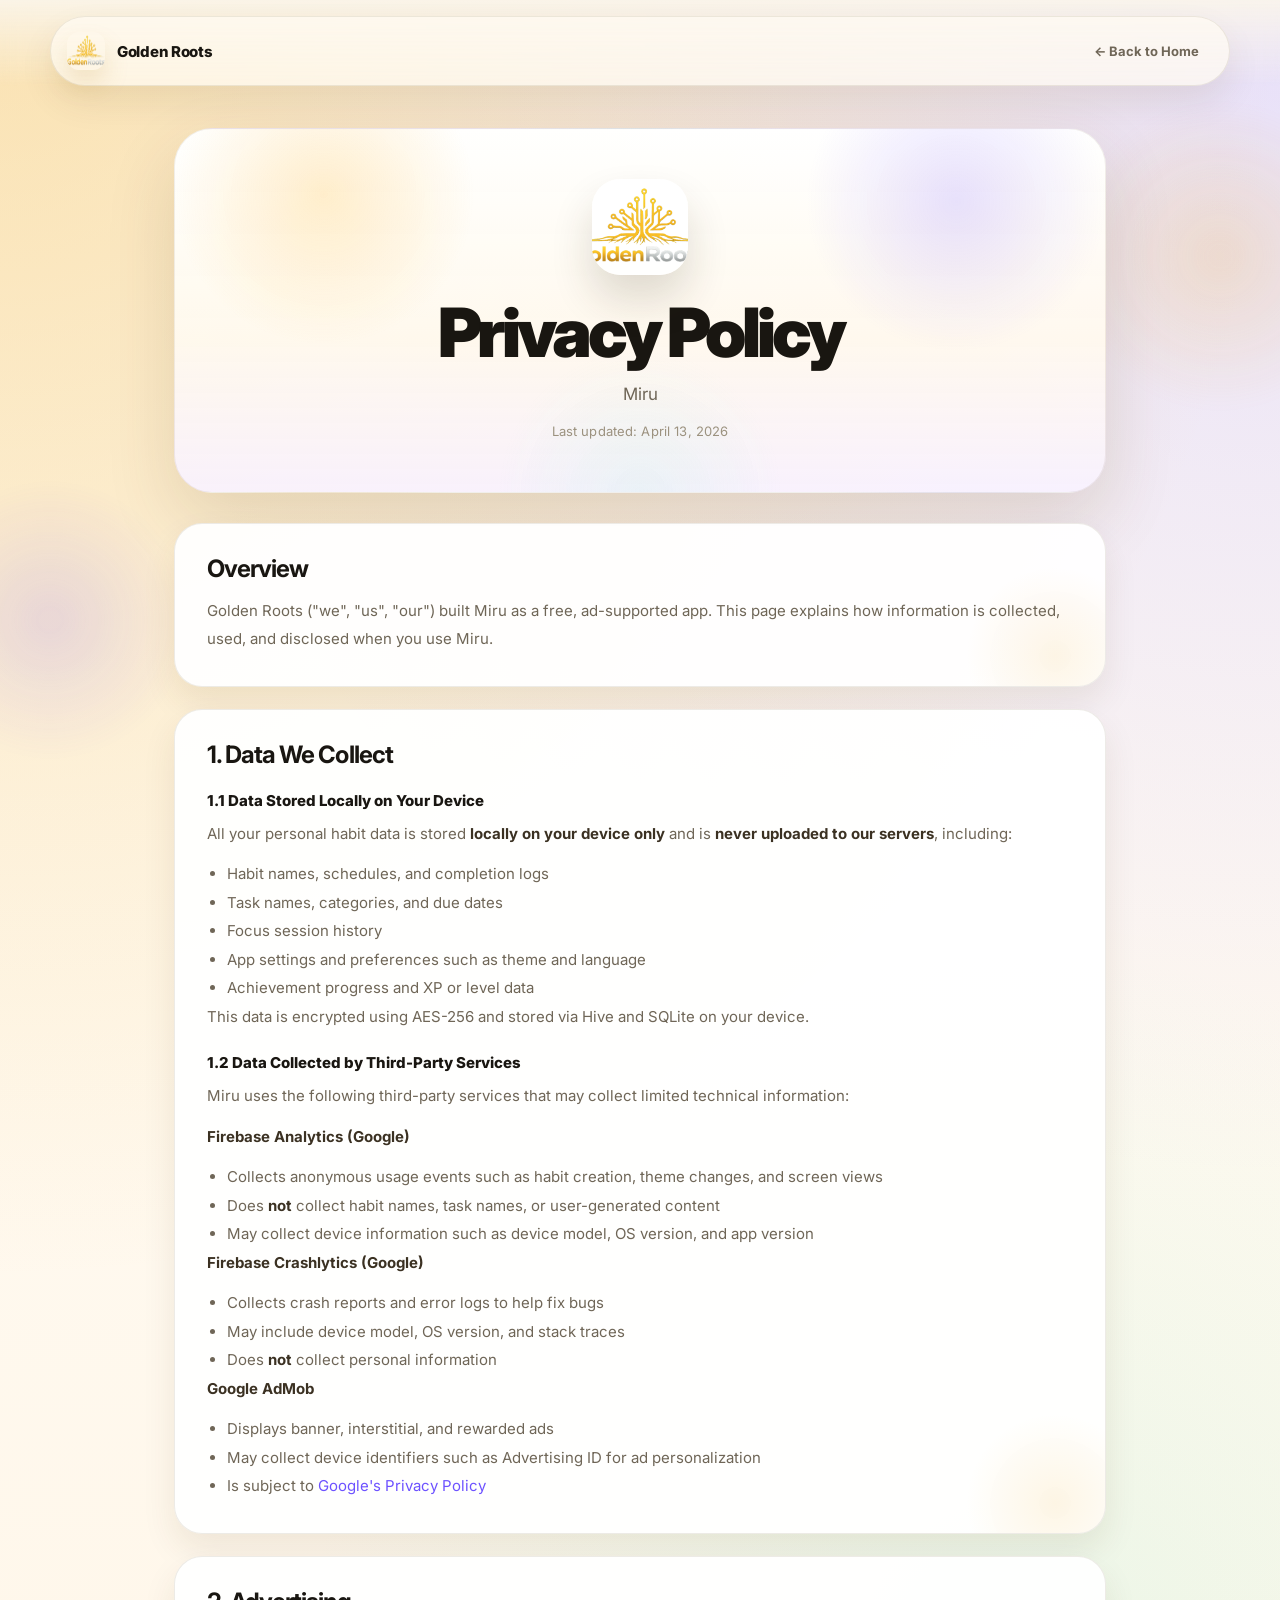
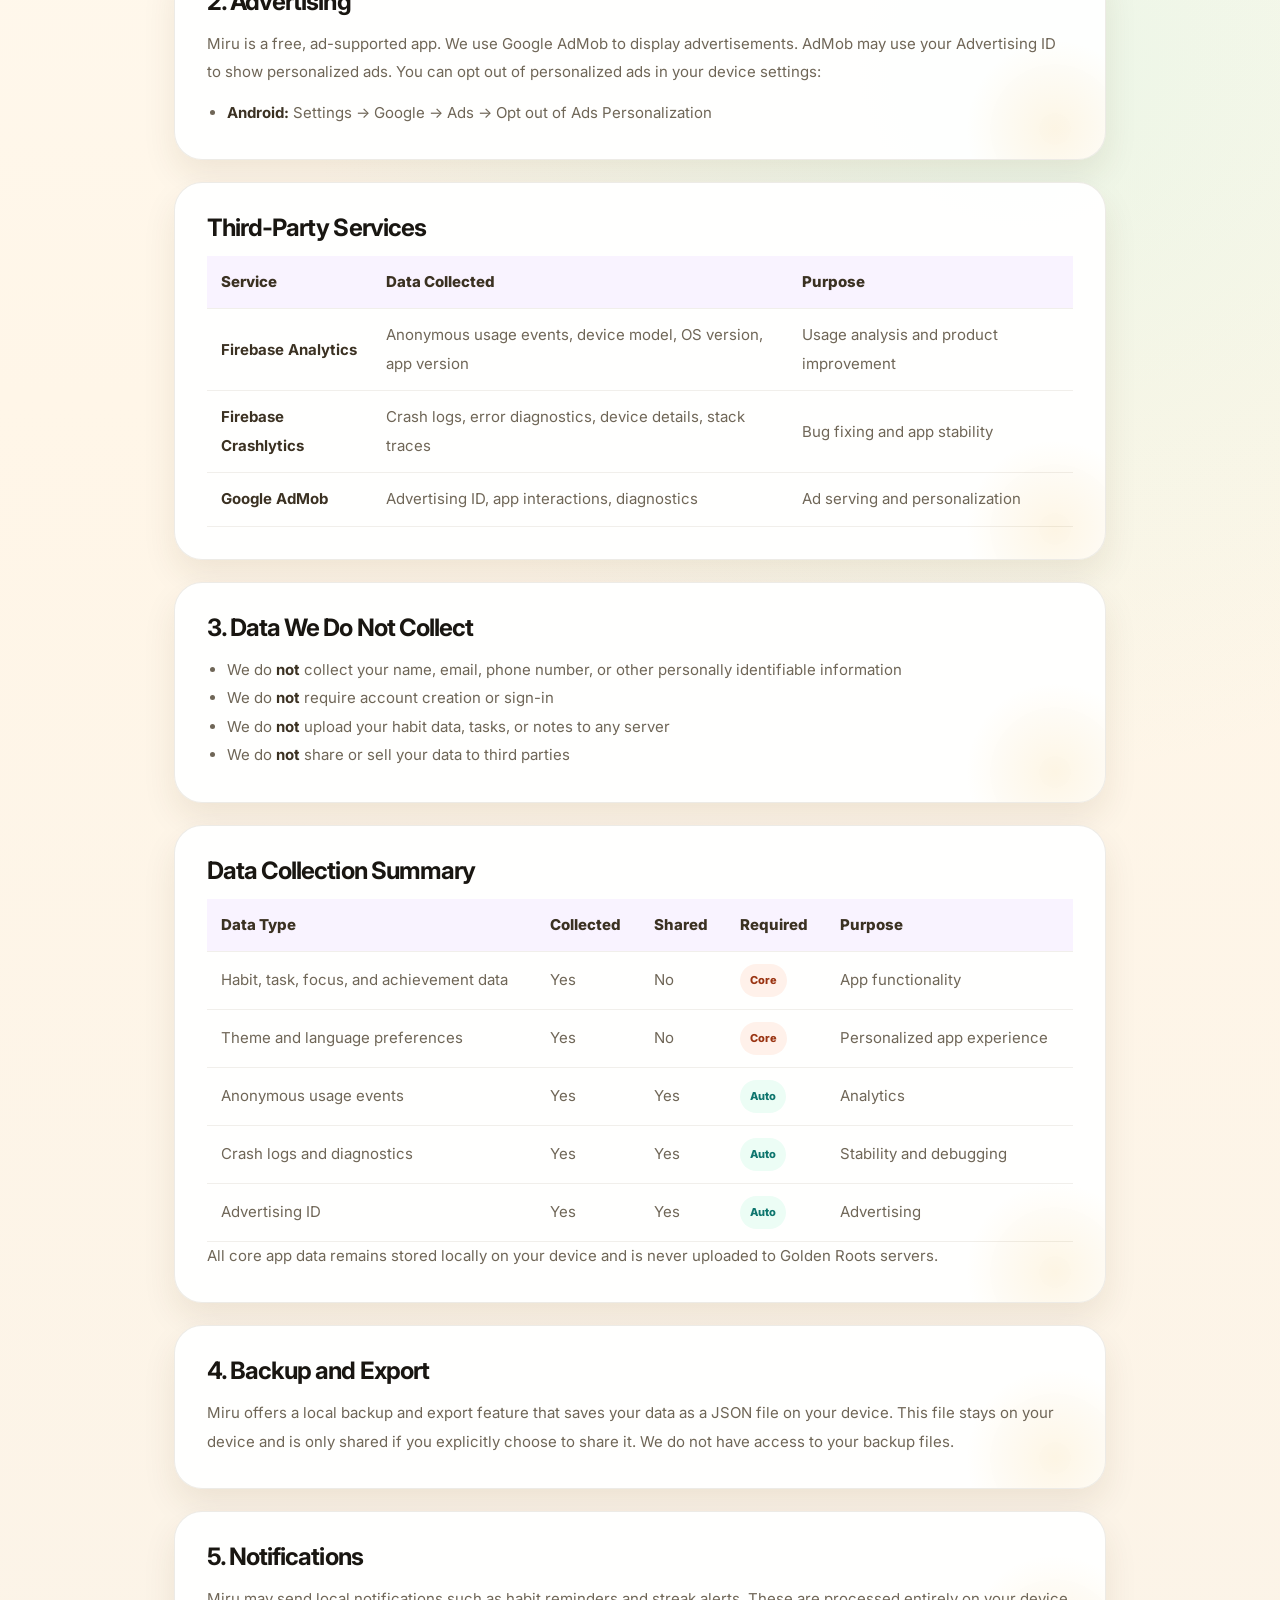
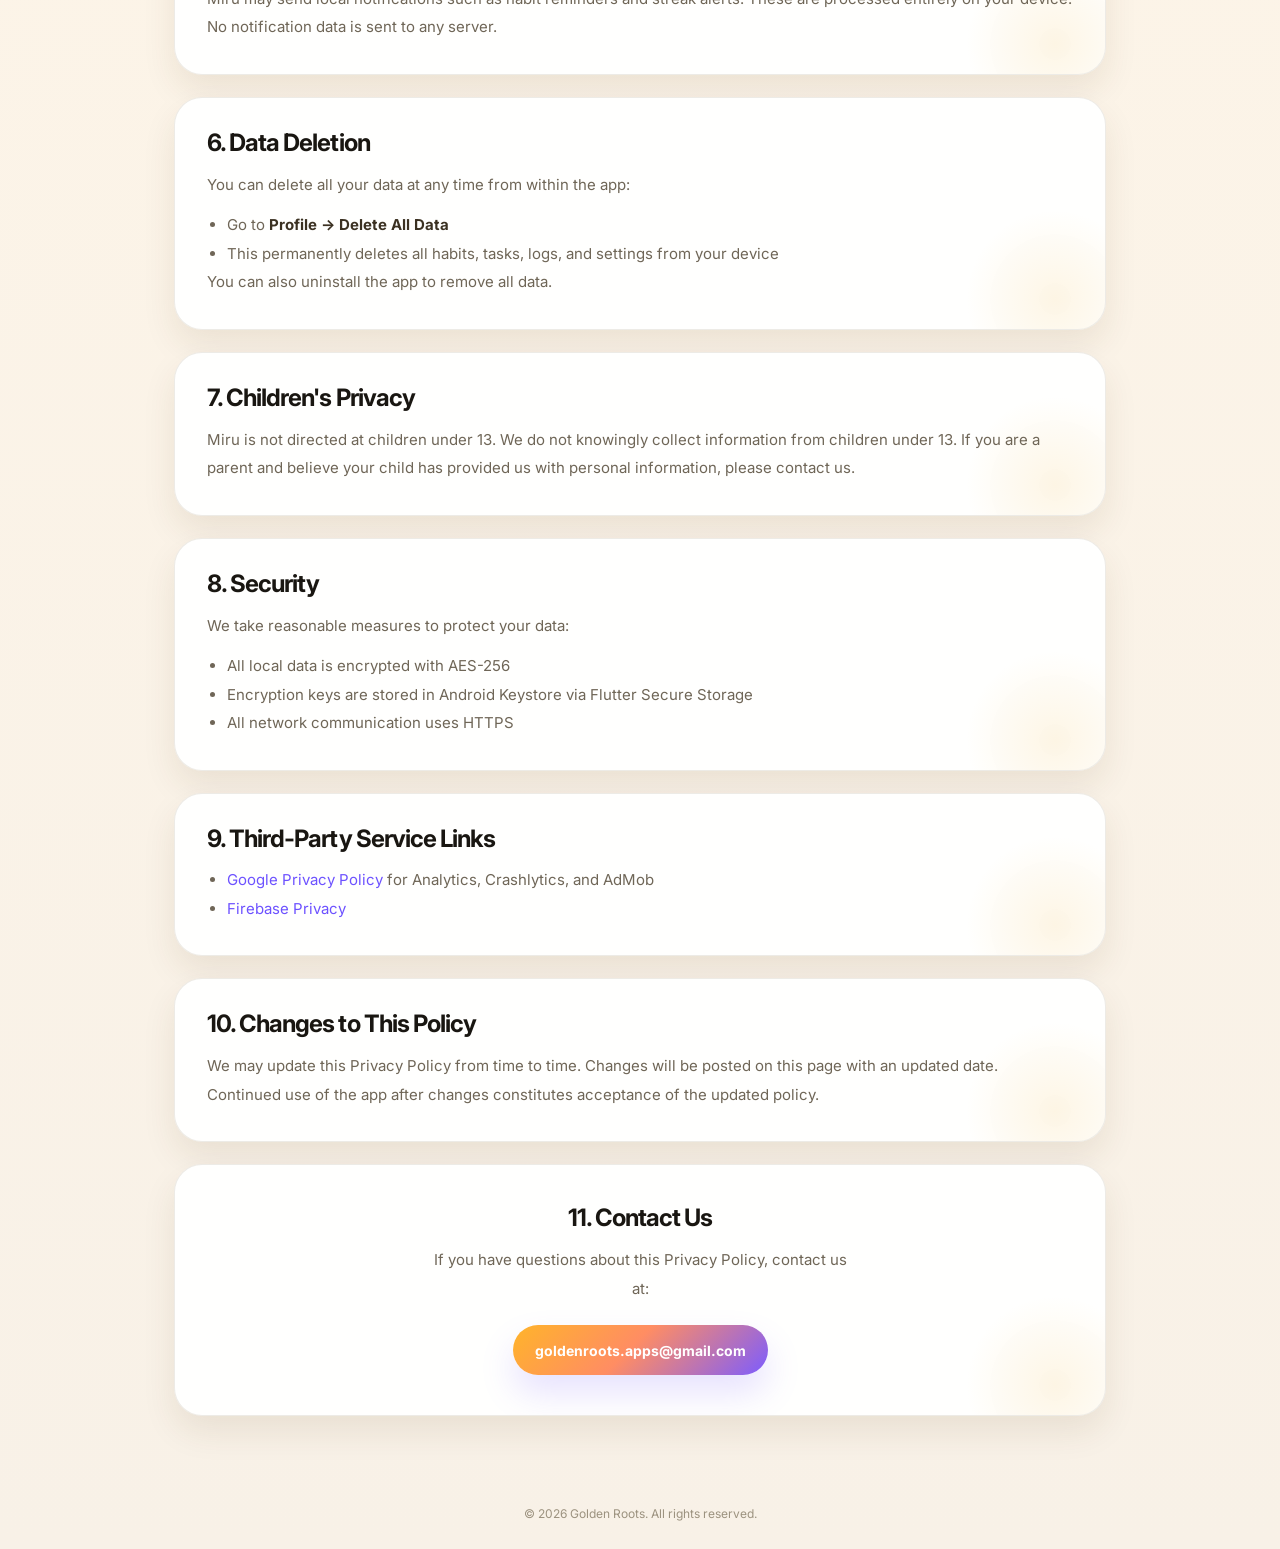
==== miru/privacy/index.html @ eeb08705 "Add Miru privacy page" ====
<!DOCTYPE html>
<html lang="en">
<head>
  <meta charset="UTF-8">
  <meta name="viewport" content="width=device-width, initial-scale=1">
  <script async src="https://www.googletagmanager.com/gtag/js?id=G-D6QPT4R2BX"></script>
  <script>
    function gtag() { dataLayer.push(arguments); }
    window.dataLayer = window.dataLayer || [];
    gtag("js", new Date());
    gtag("config", "G-D6QPT4R2BX");
  </script>
  <title>Privacy Policy - Miru</title>
  <meta name="description" content="Privacy Policy for Miru by Golden Roots. Learn what data stays on your device, what third-party services are used, and how your privacy is protected.">
  <meta name="author" content="Golden Roots">
  <meta name="theme-color" content="#f8f3ea">
  <meta name="robots" content="index, follow, max-snippet:-1, max-image-preview:large">
  <link rel="canonical" href="https://goldenroots.dev/miru/privacy">
  <meta property="og:type" content="article">
  <meta property="og:title" content="Privacy Policy - Miru">
  <meta property="og:description" content="Privacy Policy for Miru by Golden Roots. Learn what data is collected, how it is used, and how it is protected.">
  <meta property="og:url" content="https://goldenroots.dev/miru/privacy">
  <meta property="og:image" content="https://goldenroots.dev/assets/images/goldenroots-logo.png">
  <meta property="og:site_name" content="Golden Roots">
  <meta name="twitter:card" content="summary">
  <meta name="twitter:title" content="Privacy Policy - Miru">
  <meta name="twitter:description" content="Privacy Policy for Miru by Golden Roots.">
  <meta name="twitter:image" content="https://goldenroots.dev/assets/images/goldenroots-logo.png">
  <link rel="icon" href="../../assets/images/goldenroots-logo.png">
  <script type="application/ld+json">
    {
      "@context": "https://schema.org",
      "@type": "WebPage",
      "name": "Privacy Policy - Miru",
      "url": "https://goldenroots.dev/miru/privacy",
      "description": "Privacy Policy for Miru by Golden Roots.",
      "publisher": {
        "@type": "Organization",
        "name": "Golden Roots",
        "url": "https://goldenroots.dev"
      },
      "isPartOf": {
        "@type": "WebSite",
        "name": "Golden Roots",
        "url": "https://goldenroots.dev"
      }
    }
  </script>
  <link rel="preconnect" href="https://fonts.googleapis.com">
  <link rel="preconnect" href="https://fonts.gstatic.com" crossorigin>
  <link href="https://fonts.googleapis.com/css2?family=Inter:wght@400;500;600;700;800;900&family=Prompt:wght@300;400;500;600;700&display=swap" rel="stylesheet">
  <style>
    :root {
      --card-strong: rgba(255, 255, 255, 0.94);
      --text: #191611;
      --muted: #6f6657;
      --line: rgba(78, 58, 21, 0.1);
      --shadow: 0 28px 70px rgba(82, 59, 15, 0.14);
      --shadow-soft: 0 16px 34px rgba(82, 59, 15, 0.09);
      --container: 1180px;
      --content: 980px;
    }
    * { box-sizing: border-box; }
    html { scroll-behavior: smooth; }
    body {
      margin: 0;
      font-family: Inter, Prompt, -apple-system, BlinkMacSystemFont, sans-serif;
      color: var(--text);
      background:
        radial-gradient(circle at top left, rgba(240, 174, 44, 0.34), transparent 26%),
        radial-gradient(circle at top right, rgba(124, 92, 255, 0.18), transparent 24%),
        radial-gradient(circle at 80% 35%, rgba(157, 242, 216, 0.2), transparent 22%),
        linear-gradient(180deg, #fffdf8 0%, #fff6e8 42%, #f8f1e7 100%);
      -webkit-font-smoothing: antialiased;
      overflow-x: hidden;
    }
    body::before, body::after {
      content: "";
      position: fixed;
      z-index: -1;
      border-radius: 999px;
      filter: blur(12px);
      opacity: 0.9;
      pointer-events: none;
    }
    body::before {
      width: 320px;
      height: 320px;
      top: 96px;
      right: -100px;
      background: radial-gradient(circle, rgba(240, 174, 44, 0.22), transparent 68%);
    }
    body::after {
      width: 280px;
      height: 280px;
      left: -90px;
      bottom: 140px;
      background: radial-gradient(circle, rgba(124, 92, 255, 0.18), transparent 70%);
    }
    a { color: inherit; }
    .nav {
      position: sticky;
      top: 0;
      z-index: 100;
      padding: 16px 24px 0;
      background: linear-gradient(180deg, rgba(250,245,235,.92), rgba(250,245,235,0));
      backdrop-filter: blur(14px);
      -webkit-backdrop-filter: blur(14px);
    }
    .nav-inner {
      max-width: var(--container);
      margin: 0 auto;
      min-height: 70px;
      display: flex;
      align-items: center;
      justify-content: space-between;
      gap: 16px;
      padding: 12px 16px;
      border: 1px solid var(--line);
      border-radius: 999px;
      background: rgba(255,251,243,.72);
      box-shadow: var(--shadow-soft);
    }
    .nav-brand {
      display: flex;
      align-items: center;
      gap: 12px;
      text-decoration: none;
      color: var(--text);
    }
    .nav-brand img {
      width: 38px;
      height: 38px;
      border-radius: 12px;
      box-shadow: 0 14px 24px rgba(188,138,45,.18);
    }
    .nav-brand span {
      font-size: 15px;
      font-weight: 800;
      letter-spacing: -0.02em;
    }
    .nav-right {
      display: flex;
      align-items: center;
      gap: 8px;
      flex-wrap: wrap;
      justify-content: flex-end;
    }
    .nav-back {
      color: var(--muted);
      text-decoration: none;
      font-size: 13px;
      font-weight: 700;
      padding: 10px 14px;
      border-radius: 999px;
      transition: transform .18s, background .18s, color .18s;
    }
    .nav-back:hover {
      color: var(--text);
      background: rgba(255,255,255,.9);
      transform: translateY(-1px);
    }
    .hero {
      max-width: var(--content);
      margin: 0 auto;
      padding: 42px 24px 30px;
    }
    .hero-shell {
      position: relative;
      overflow: hidden;
      border-radius: 38px;
      border: 1px solid rgba(78,58,21,.08);
      background:
        radial-gradient(circle at 16% 18%, rgba(255,180,42,.22), transparent 18%),
        radial-gradient(circle at 84% 20%, rgba(124,92,255,.18), transparent 18%),
        radial-gradient(circle at 50% 100%, rgba(157,242,216,.16), transparent 24%),
        linear-gradient(180deg, rgba(255,255,255,.98), rgba(255,249,238,.96) 58%, rgba(248,241,255,.92));
      box-shadow: var(--shadow);
      padding: 50px 40px 40px;
      text-align: center;
    }
    .hero-icon { width: 96px; height: 96px; border-radius: 28px; overflow: hidden; margin: 0 auto 24px; box-shadow: 0 24px 42px rgba(56,43,17,.16); background: rgba(255,255,255,.92); position: relative; z-index: 1; }
    .hero-icon img { width: 100%; height: 100%; object-fit: cover; }
    .hero h1 {
      font-size: clamp(36px, 6vw, 68px);
      font-weight: 900;
      line-height: 0.98;
      letter-spacing: -0.06em;
      margin: 0 auto 12px;
      max-width: 10ch;
    }
    .hero .subtitle {
      font-size: 17px;
      color: var(--muted);
      line-height: 1.9;
      max-width: 52ch;
      margin: 0 auto 10px;
    }
    .hero .updated {
      font-size: 13px;
      color: #9c927f;
      letter-spacing: 0.01em;
    }
    .layout {
      max-width: var(--content);
      margin: 0 auto;
      padding: 0 24px 72px;
      display: grid;
      gap: 22px;
    }
    .panel {
      position: relative;
      border-radius: 28px;
      border: 1px solid var(--line);
      background: var(--card-strong);
      box-shadow: var(--shadow-soft);
      padding: 32px;
      overflow: hidden;
    }
    .panel::before {
      content: "";
      position: absolute;
      inset: auto -40px -60px auto;
      width: 180px;
      height: 180px;
      border-radius: 999px;
      background: radial-gradient(circle, rgba(240,174,44,.12), transparent 70%);
      pointer-events: none;
    }
    .panel h2 {
      font-size: 24px;
      line-height: 1.12;
      letter-spacing: -0.04em;
      margin: 0 0 14px;
      position: relative;
      z-index: 1;
    }
    .panel h3 {
      font-size: 15px;
      font-weight: 800;
      margin: 22px 0 10px;
      position: relative;
      z-index: 1;
    }
    .panel p, .panel li {
      font-size: 15px;
      color: var(--muted);
      line-height: 1.9;
      position: relative;
      z-index: 1;
    }
    .panel p { margin: 0 0 12px; }
    .panel p:last-child { margin-bottom: 0; }
    .panel ul { margin: 12px 0 0 20px; padding: 0; }
    .panel strong { color: #3b3122; }
    .panel a { color: #6d52ff; text-decoration: none; }
    .panel a:hover { text-decoration: underline; }
    .table-wrap { position: relative; z-index: 1; overflow-x: auto; margin-top: 12px; }
    table { width: 100%; min-width: 620px; border-collapse: collapse; }
    th, td { padding: 12px 14px; text-align: left; border-bottom: 1px solid rgba(78,58,21,.08); font-size: 15px; color: var(--muted); line-height: 1.9; position: relative; z-index: 1; }
    th { color: #3b3122; background: rgba(248,241,255,.8); font-weight: 800; }
    .badge { display: inline-flex; align-items: center; justify-content: center; padding: 6px 10px; border-radius: 999px; font-size: 11px; font-weight: 800; }
    .badge-required { color: #9a3412; background: #fff1ea; }
    .badge-optional { color: #0f766e; background: #ecfdf5; }
    .contact-card {
      text-align: center;
      padding: 40px 32px;
    }
    .contact-card p {
      max-width: 46ch;
      margin: 0 auto 22px;
    }
    .contact-btn, .contact-btn:visited {
      display: inline-flex;
      align-items: center;
      justify-content: center;
      min-height: 50px;
      padding: 0 22px;
      border-radius: 999px;
      font-family: inherit;
      font-size: 14px;
      font-weight: 700;
      text-decoration: none;
      color: #fff !important;
      background: linear-gradient(135deg, #ffb42a, #ff8d63 46%, #7c5cff);
      box-shadow: 0 18px 34px rgba(124,92,255,.18);
      transition: transform .18s, box-shadow .18s;
    }
    .contact-btn:hover {
      transform: translateY(-2px);
      box-shadow: 0 24px 40px rgba(124,92,255,.24);
    }
    footer { padding: 0 24px 28px; }
    .footer-inner {
      max-width: var(--content);
      margin: 0 auto;
      text-align: center;
      color: #9c927f;
      font-size: 12px;
      padding: 18px 0 0;
    }
    .anim {
      opacity: 0;
      transform: translateY(22px) scale(.985);
      transition: opacity .72s cubic-bezier(.22,1,.36,1), transform .72s cubic-bezier(.22,1,.36,1);
    }
    .anim.visible {
      opacity: 1;
      transform: translateY(0);
    }
    .anim-delay-1 { transition-delay: .1s; }
    @media (max-width: 720px) {
      .nav { padding: 12px 16px 0; }
      .nav-inner { border-radius: 28px; }
      .hero { padding: 28px 16px 22px; }
      .hero-shell { padding: 34px 22px 30px; border-radius: 28px; }
      .hero h1 { max-width: none; }
      .hero .subtitle { font-size: 16px; }
      .layout { padding: 0 16px 44px; gap: 18px; }
      .panel { padding: 24px; border-radius: 24px; }
    }
  </style>
</head>
<body>
  <nav class="nav" aria-label="Main navigation">
    <div class="nav-inner">
      <a href="/" class="nav-brand">
        <img src="../../assets/images/goldenroots-logo.png" alt="Golden Roots logo" width="38" height="38">
        <span>Golden Roots</span>
      </a>
      <div class="nav-right">
        <a href="/" class="nav-back">&larr; Back to Home</a>
      </div>
    </div>
  </nav>

  <main>
    <section class="hero">
      <div class="hero-shell anim">
        <div class="hero-icon">
          <img src="../../assets/images/goldenroots-logo.png" alt="Miru icon" width="88" height="88">
        </div>
        <h1>Privacy Policy</h1>
        <p class="subtitle">Miru</p>
        <p class="updated">Last updated: April 13, 2026</p>
      </div>
    </section>

    <section class="layout">
      <article class="panel anim">
        <h2>Overview</h2>
        <p>Golden Roots ("we", "us", "our") built Miru as a free, ad-supported app. This page explains how information is collected, used, and disclosed when you use Miru.</p>
      </article>

      <article class="panel anim anim-delay-1">
        <h2>1. Data We Collect</h2>
        <h3>1.1 Data Stored Locally on Your Device</h3>
        <p>All your personal habit data is stored <strong>locally on your device only</strong> and is <strong>never uploaded to our servers</strong>, including:</p>
        <ul>
          <li>Habit names, schedules, and completion logs</li>
          <li>Task names, categories, and due dates</li>
          <li>Focus session history</li>
          <li>App settings and preferences such as theme and language</li>
          <li>Achievement progress and XP or level data</li>
        </ul>
        <p>This data is encrypted using AES-256 and stored via Hive and SQLite on your device.</p>

        <h3>1.2 Data Collected by Third-Party Services</h3>
        <p>Miru uses the following third-party services that may collect limited technical information:</p>
        <p><strong>Firebase Analytics (Google)</strong></p>
        <ul>
          <li>Collects anonymous usage events such as habit creation, theme changes, and screen views</li>
          <li>Does <strong>not</strong> collect habit names, task names, or user-generated content</li>
          <li>May collect device information such as device model, OS version, and app version</li>
        </ul>
        <p><strong>Firebase Crashlytics (Google)</strong></p>
        <ul>
          <li>Collects crash reports and error logs to help fix bugs</li>
          <li>May include device model, OS version, and stack traces</li>
          <li>Does <strong>not</strong> collect personal information</li>
        </ul>
        <p><strong>Google AdMob</strong></p>
        <ul>
          <li>Displays banner, interstitial, and rewarded ads</li>
          <li>May collect device identifiers such as Advertising ID for ad personalization</li>
          <li>Is subject to <a href="https://policies.google.com/privacy" target="_blank" rel="noopener">Google's Privacy Policy</a></li>
        </ul>
      </article>

      <article class="panel anim">
        <h2>2. Advertising</h2>
        <p>Miru is a free, ad-supported app. We use Google AdMob to display advertisements. AdMob may use your Advertising ID to show personalized ads. You can opt out of personalized ads in your device settings:</p>
        <ul>
          <li><strong>Android:</strong> Settings &rarr; Google &rarr; Ads &rarr; Opt out of Ads Personalization</li>
        </ul>
      </article>

      <article class="panel anim anim-delay-1">
        <h2>Third-Party Services</h2>
        <div class="table-wrap">
          <table>
            <thead>
              <tr>
                <th>Service</th>
                <th>Data Collected</th>
                <th>Purpose</th>
              </tr>
            </thead>
            <tbody>
              <tr>
                <td><strong>Firebase Analytics</strong></td>
                <td>Anonymous usage events, device model, OS version, app version</td>
                <td>Usage analysis and product improvement</td>
              </tr>
              <tr>
                <td><strong>Firebase Crashlytics</strong></td>
                <td>Crash logs, error diagnostics, device details, stack traces</td>
                <td>Bug fixing and app stability</td>
              </tr>
              <tr>
                <td><strong>Google AdMob</strong></td>
                <td>Advertising ID, app interactions, diagnostics</td>
                <td>Ad serving and personalization</td>
              </tr>
            </tbody>
          </table>
        </div>
      </article>

      <article class="panel anim">
        <h2>3. Data We Do Not Collect</h2>
        <ul>
          <li>We do <strong>not</strong> collect your name, email, phone number, or other personally identifiable information</li>
          <li>We do <strong>not</strong> require account creation or sign-in</li>
          <li>We do <strong>not</strong> upload your habit data, tasks, or notes to any server</li>
          <li>We do <strong>not</strong> share or sell your data to third parties</li>
        </ul>
      </article>

      <article class="panel anim anim-delay-1">
        <h2>Data Collection Summary</h2>
        <div class="table-wrap">
          <table>
            <thead>
              <tr>
                <th>Data Type</th>
                <th>Collected</th>
                <th>Shared</th>
                <th>Required</th>
                <th>Purpose</th>
              </tr>
            </thead>
            <tbody>
              <tr>
                <td>Habit, task, focus, and achievement data</td>
                <td>Yes</td>
                <td>No</td>
                <td><span class="badge badge-required">Core</span></td>
                <td>App functionality</td>
              </tr>
              <tr>
                <td>Theme and language preferences</td>
                <td>Yes</td>
                <td>No</td>
                <td><span class="badge badge-required">Core</span></td>
                <td>Personalized app experience</td>
              </tr>
              <tr>
                <td>Anonymous usage events</td>
                <td>Yes</td>
                <td>Yes</td>
                <td><span class="badge badge-optional">Auto</span></td>
                <td>Analytics</td>
              </tr>
              <tr>
                <td>Crash logs and diagnostics</td>
                <td>Yes</td>
                <td>Yes</td>
                <td><span class="badge badge-optional">Auto</span></td>
                <td>Stability and debugging</td>
              </tr>
              <tr>
                <td>Advertising ID</td>
                <td>Yes</td>
                <td>Yes</td>
                <td><span class="badge badge-optional">Auto</span></td>
                <td>Advertising</td>
              </tr>
            </tbody>
          </table>
        </div>
        <p>All core app data remains stored locally on your device and is never uploaded to Golden Roots servers.</p>
      </article>

      <article class="panel anim">
        <h2>4. Backup and Export</h2>
        <p>Miru offers a local backup and export feature that saves your data as a JSON file on your device. This file stays on your device and is only shared if you explicitly choose to share it. We do not have access to your backup files.</p>
      </article>

      <article class="panel anim anim-delay-1">
        <h2>5. Notifications</h2>
        <p>Miru may send local notifications such as habit reminders and streak alerts. These are processed entirely on your device. No notification data is sent to any server.</p>
      </article>

      <article class="panel anim">
        <h2>6. Data Deletion</h2>
        <p>You can delete all your data at any time from within the app:</p>
        <ul>
          <li>Go to <strong>Profile &rarr; Delete All Data</strong></li>
          <li>This permanently deletes all habits, tasks, logs, and settings from your device</li>
        </ul>
        <p>You can also uninstall the app to remove all data.</p>
      </article>

      <article class="panel anim anim-delay-1">
        <h2>7. Children's Privacy</h2>
        <p>Miru is not directed at children under 13. We do not knowingly collect information from children under 13. If you are a parent and believe your child has provided us with personal information, please contact us.</p>
      </article>

      <article class="panel anim">
        <h2>8. Security</h2>
        <p>We take reasonable measures to protect your data:</p>
        <ul>
          <li>All local data is encrypted with AES-256</li>
          <li>Encryption keys are stored in Android Keystore via Flutter Secure Storage</li>
          <li>All network communication uses HTTPS</li>
        </ul>
      </article>

      <article class="panel anim anim-delay-1">
        <h2>9. Third-Party Service Links</h2>
        <ul>
          <li><a href="https://policies.google.com/privacy" target="_blank" rel="noopener">Google Privacy Policy</a> for Analytics, Crashlytics, and AdMob</li>
          <li><a href="https://firebase.google.com/support/privacy" target="_blank" rel="noopener">Firebase Privacy</a></li>
        </ul>
      </article>

      <article class="panel anim">
        <h2>10. Changes to This Policy</h2>
        <p>We may update this Privacy Policy from time to time. Changes will be posted on this page with an updated date. Continued use of the app after changes constitutes acceptance of the updated policy.</p>
      </article>

      <article class="panel contact-card anim">
        <h2>11. Contact Us</h2>
        <p>If you have questions about this Privacy Policy, contact us at:</p>
        <a href="mailto:goldenroots.apps@gmail.com" class="contact-btn">goldenroots.apps@gmail.com</a>
      </article>
    </section>
  </main>

  <footer>
    <div class="footer-inner">&copy; 2026 Golden Roots. All rights reserved.</div>
  </footer>

  <script>
    var observer = new IntersectionObserver(function (entries) {
      entries.forEach(function (entry) {
        if (entry.isIntersecting) {
          entry.target.classList.add("visible");
          observer.unobserve(entry.target);
        }
      });
    }, { threshold: 0.15 });
    document.querySelectorAll(".anim").forEach(function (el) { observer.observe(el); });
  </script>
</body>
</html>
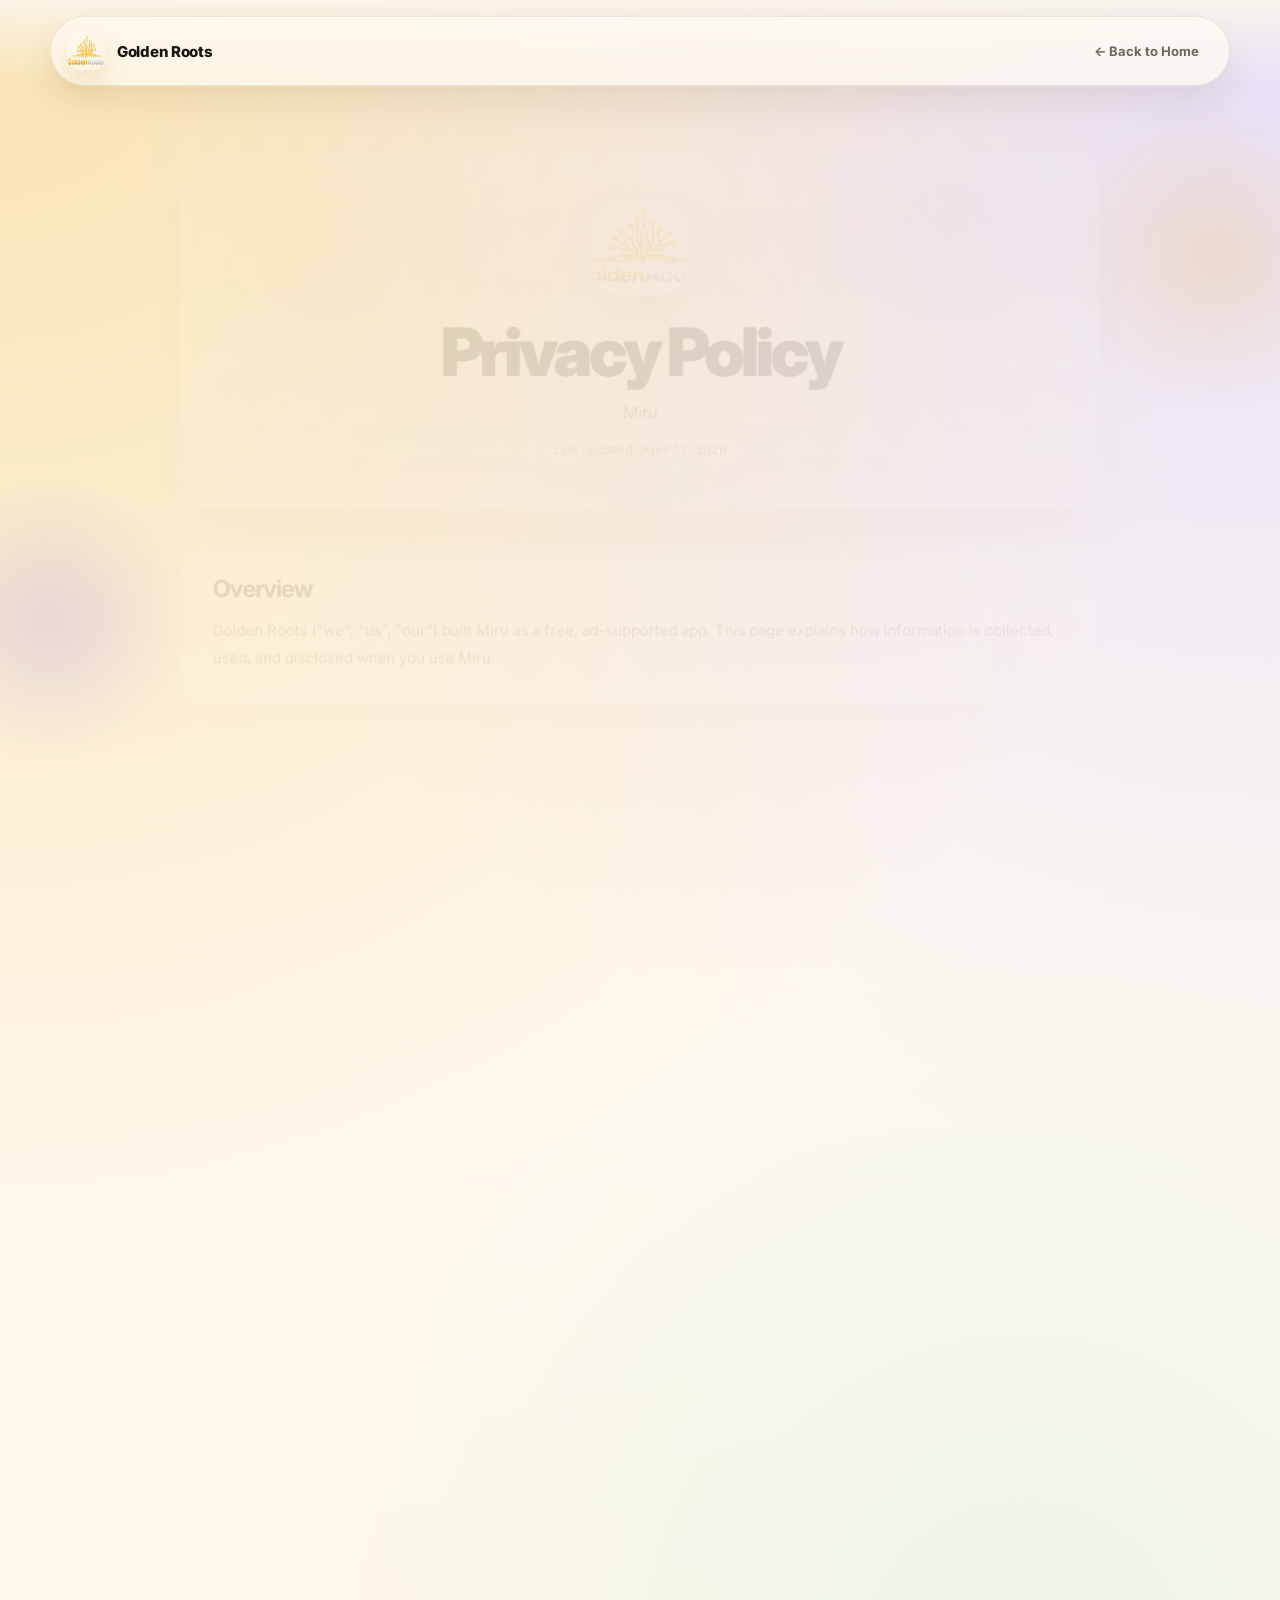
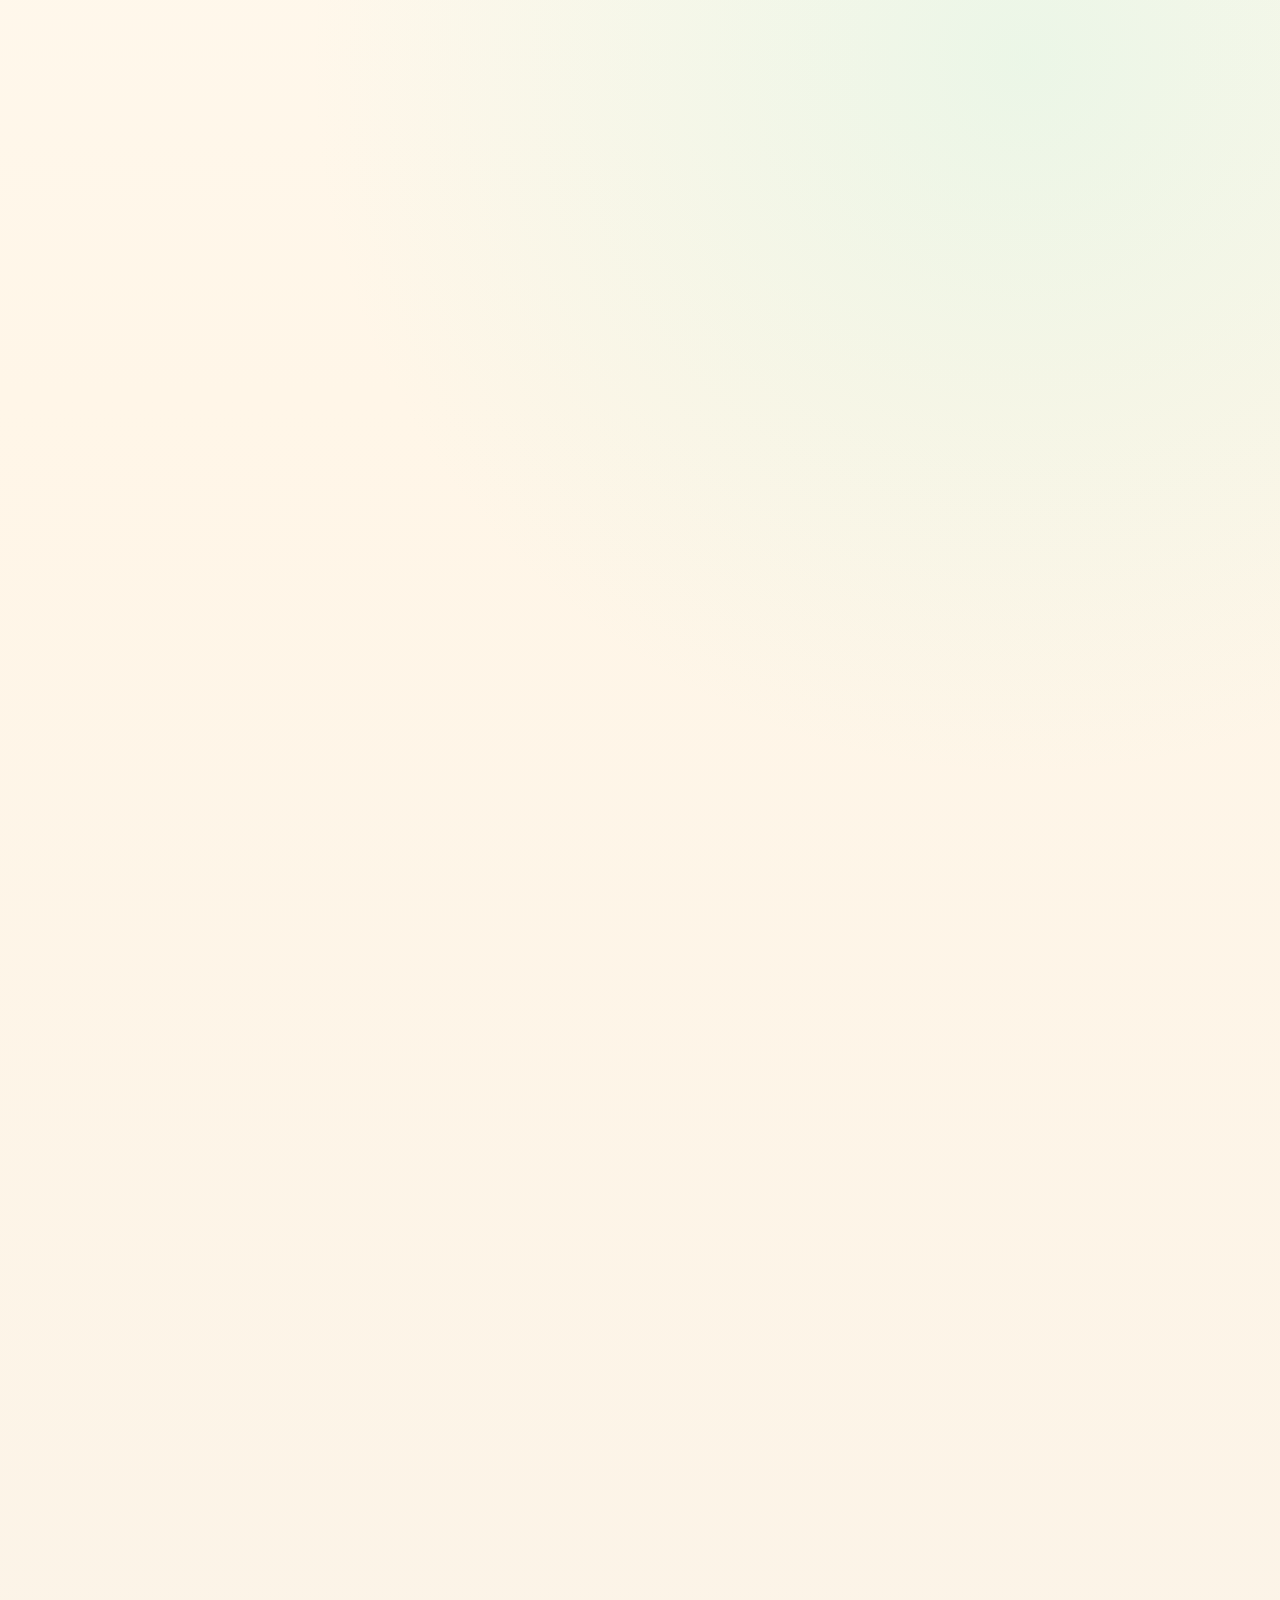
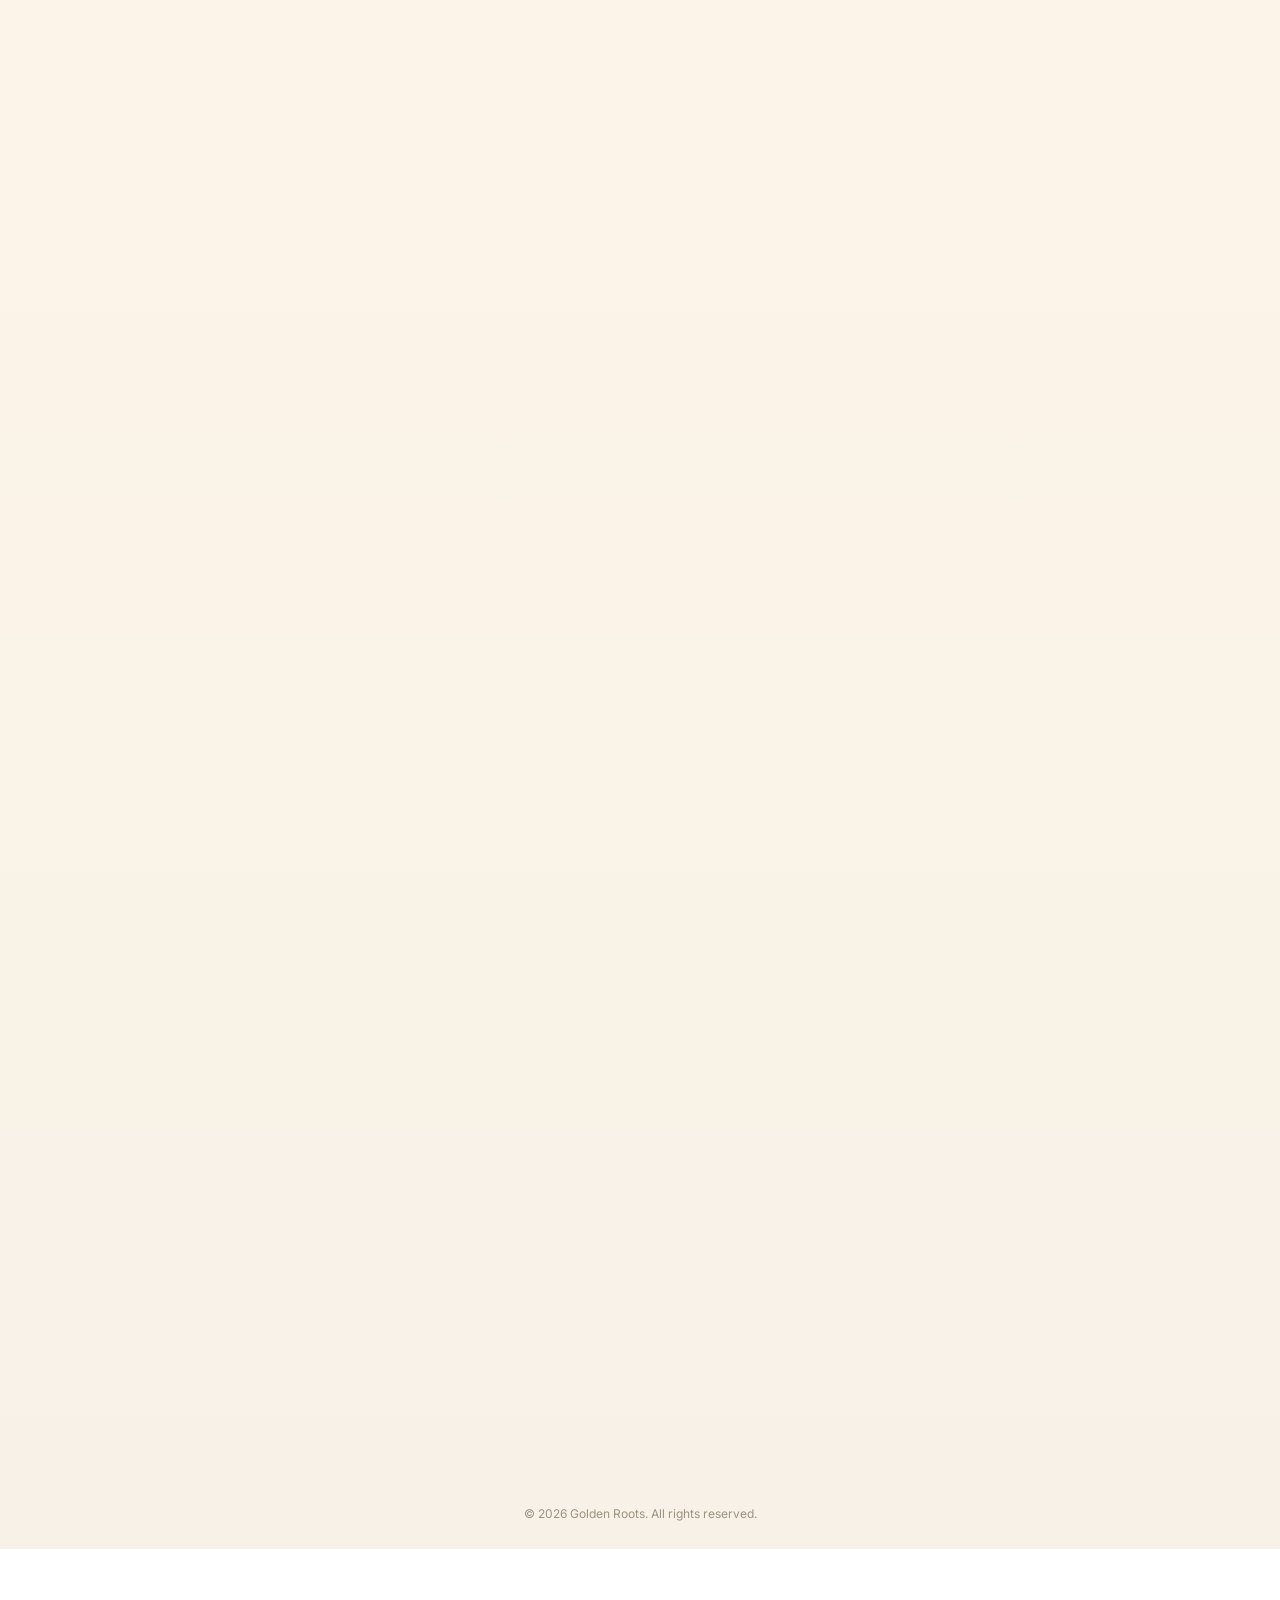
==== commit 0f1ce81d: "Move Miru privacy page under apps" ====
--- a/miru/privacy/index.html
+++ b/miru/privacy/index.html
@@ -2,566 +2,12 @@
 <html lang="en">
 <head>
   <meta charset="UTF-8">
+  <meta http-equiv="refresh" content="0; url=/apps/miru/privacy.html">
   <meta name="viewport" content="width=device-width, initial-scale=1">
-  <script async src="https://www.googletagmanager.com/gtag/js?id=G-D6QPT4R2BX"></script>
-  <script>
-    function gtag() { dataLayer.push(arguments); }
-    window.dataLayer = window.dataLayer || [];
-    gtag("js", new Date());
-    gtag("config", "G-D6QPT4R2BX");
-  </script>
-  <title>Privacy Policy - Miru</title>
-  <meta name="description" content="Privacy Policy for Miru by Golden Roots. Learn what data stays on your device, what third-party services are used, and how your privacy is protected.">
-  <meta name="author" content="Golden Roots">
-  <meta name="theme-color" content="#f8f3ea">
-  <meta name="robots" content="index, follow, max-snippet:-1, max-image-preview:large">
-  <link rel="canonical" href="https://goldenroots.dev/miru/privacy">
-  <meta property="og:type" content="article">
-  <meta property="og:title" content="Privacy Policy - Miru">
-  <meta property="og:description" content="Privacy Policy for Miru by Golden Roots. Learn what data is collected, how it is used, and how it is protected.">
-  <meta property="og:url" content="https://goldenroots.dev/miru/privacy">
-  <meta property="og:image" content="https://goldenroots.dev/assets/images/goldenroots-logo.png">
-  <meta property="og:site_name" content="Golden Roots">
-  <meta name="twitter:card" content="summary">
-  <meta name="twitter:title" content="Privacy Policy - Miru">
-  <meta name="twitter:description" content="Privacy Policy for Miru by Golden Roots.">
-  <meta name="twitter:image" content="https://goldenroots.dev/assets/images/goldenroots-logo.png">
-  <link rel="icon" href="../../assets/images/goldenroots-logo.png">
-  <script type="application/ld+json">
-    {
-      "@context": "https://schema.org",
-      "@type": "WebPage",
-      "name": "Privacy Policy - Miru",
-      "url": "https://goldenroots.dev/miru/privacy",
-      "description": "Privacy Policy for Miru by Golden Roots.",
-      "publisher": {
-        "@type": "Organization",
-        "name": "Golden Roots",
-        "url": "https://goldenroots.dev"
-      },
-      "isPartOf": {
-        "@type": "WebSite",
-        "name": "Golden Roots",
-        "url": "https://goldenroots.dev"
-      }
-    }
-  </script>
-  <link rel="preconnect" href="https://fonts.googleapis.com">
-  <link rel="preconnect" href="https://fonts.gstatic.com" crossorigin>
-  <link href="https://fonts.googleapis.com/css2?family=Inter:wght@400;500;600;700;800;900&family=Prompt:wght@300;400;500;600;700&display=swap" rel="stylesheet">
-  <style>
-    :root {
-      --card-strong: rgba(255, 255, 255, 0.94);
-      --text: #191611;
-      --muted: #6f6657;
-      --line: rgba(78, 58, 21, 0.1);
-      --shadow: 0 28px 70px rgba(82, 59, 15, 0.14);
-      --shadow-soft: 0 16px 34px rgba(82, 59, 15, 0.09);
-      --container: 1180px;
-      --content: 980px;
-    }
-    * { box-sizing: border-box; }
-    html { scroll-behavior: smooth; }
-    body {
-      margin: 0;
-      font-family: Inter, Prompt, -apple-system, BlinkMacSystemFont, sans-serif;
-      color: var(--text);
-      background:
-        radial-gradient(circle at top left, rgba(240, 174, 44, 0.34), transparent 26%),
-        radial-gradient(circle at top right, rgba(124, 92, 255, 0.18), transparent 24%),
-        radial-gradient(circle at 80% 35%, rgba(157, 242, 216, 0.2), transparent 22%),
-        linear-gradient(180deg, #fffdf8 0%, #fff6e8 42%, #f8f1e7 100%);
-      -webkit-font-smoothing: antialiased;
-      overflow-x: hidden;
-    }
-    body::before, body::after {
-      content: "";
-      position: fixed;
-      z-index: -1;
-      border-radius: 999px;
-      filter: blur(12px);
-      opacity: 0.9;
-      pointer-events: none;
-    }
-    body::before {
-      width: 320px;
-      height: 320px;
-      top: 96px;
-      right: -100px;
-      background: radial-gradient(circle, rgba(240, 174, 44, 0.22), transparent 68%);
-    }
-    body::after {
-      width: 280px;
-      height: 280px;
-      left: -90px;
-      bottom: 140px;
-      background: radial-gradient(circle, rgba(124, 92, 255, 0.18), transparent 70%);
-    }
-    a { color: inherit; }
-    .nav {
-      position: sticky;
-      top: 0;
-      z-index: 100;
-      padding: 16px 24px 0;
-      background: linear-gradient(180deg, rgba(250,245,235,.92), rgba(250,245,235,0));
-      backdrop-filter: blur(14px);
-      -webkit-backdrop-filter: blur(14px);
-    }
-    .nav-inner {
-      max-width: var(--container);
-      margin: 0 auto;
-      min-height: 70px;
-      display: flex;
-      align-items: center;
-      justify-content: space-between;
-      gap: 16px;
-      padding: 12px 16px;
-      border: 1px solid var(--line);
-      border-radius: 999px;
-      background: rgba(255,251,243,.72);
-      box-shadow: var(--shadow-soft);
-    }
-    .nav-brand {
-      display: flex;
-      align-items: center;
-      gap: 12px;
-      text-decoration: none;
-      color: var(--text);
-    }
-    .nav-brand img {
-      width: 38px;
-      height: 38px;
-      border-radius: 12px;
-      box-shadow: 0 14px 24px rgba(188,138,45,.18);
-    }
-    .nav-brand span {
-      font-size: 15px;
-      font-weight: 800;
-      letter-spacing: -0.02em;
-    }
-    .nav-right {
-      display: flex;
-      align-items: center;
-      gap: 8px;
-      flex-wrap: wrap;
-      justify-content: flex-end;
-    }
-    .nav-back {
-      color: var(--muted);
-      text-decoration: none;
-      font-size: 13px;
-      font-weight: 700;
-      padding: 10px 14px;
-      border-radius: 999px;
-      transition: transform .18s, background .18s, color .18s;
-    }
-    .nav-back:hover {
-      color: var(--text);
-      background: rgba(255,255,255,.9);
-      transform: translateY(-1px);
-    }
-    .hero {
-      max-width: var(--content);
-      margin: 0 auto;
-      padding: 42px 24px 30px;
-    }
-    .hero-shell {
-      position: relative;
-      overflow: hidden;
-      border-radius: 38px;
-      border: 1px solid rgba(78,58,21,.08);
-      background:
-        radial-gradient(circle at 16% 18%, rgba(255,180,42,.22), transparent 18%),
-        radial-gradient(circle at 84% 20%, rgba(124,92,255,.18), transparent 18%),
-        radial-gradient(circle at 50% 100%, rgba(157,242,216,.16), transparent 24%),
-        linear-gradient(180deg, rgba(255,255,255,.98), rgba(255,249,238,.96) 58%, rgba(248,241,255,.92));
-      box-shadow: var(--shadow);
-      padding: 50px 40px 40px;
-      text-align: center;
-    }
-    .hero-icon { width: 96px; height: 96px; border-radius: 28px; overflow: hidden; margin: 0 auto 24px; box-shadow: 0 24px 42px rgba(56,43,17,.16); background: rgba(255,255,255,.92); position: relative; z-index: 1; }
-    .hero-icon img { width: 100%; height: 100%; object-fit: cover; }
-    .hero h1 {
-      font-size: clamp(36px, 6vw, 68px);
-      font-weight: 900;
-      line-height: 0.98;
-      letter-spacing: -0.06em;
-      margin: 0 auto 12px;
-      max-width: 10ch;
-    }
-    .hero .subtitle {
-      font-size: 17px;
-      color: var(--muted);
-      line-height: 1.9;
-      max-width: 52ch;
-      margin: 0 auto 10px;
-    }
-    .hero .updated {
-      font-size: 13px;
-      color: #9c927f;
-      letter-spacing: 0.01em;
-    }
-    .layout {
-      max-width: var(--content);
-      margin: 0 auto;
-      padding: 0 24px 72px;
-      display: grid;
-      gap: 22px;
-    }
-    .panel {
-      position: relative;
-      border-radius: 28px;
-      border: 1px solid var(--line);
-      background: var(--card-strong);
-      box-shadow: var(--shadow-soft);
-      padding: 32px;
-      overflow: hidden;
-    }
-    .panel::before {
-      content: "";
-      position: absolute;
-      inset: auto -40px -60px auto;
-      width: 180px;
-      height: 180px;
-      border-radius: 999px;
-      background: radial-gradient(circle, rgba(240,174,44,.12), transparent 70%);
-      pointer-events: none;
-    }
-    .panel h2 {
-      font-size: 24px;
-      line-height: 1.12;
-      letter-spacing: -0.04em;
-      margin: 0 0 14px;
-      position: relative;
-      z-index: 1;
-    }
-    .panel h3 {
-      font-size: 15px;
-      font-weight: 800;
-      margin: 22px 0 10px;
-      position: relative;
-      z-index: 1;
-    }
-    .panel p, .panel li {
-      font-size: 15px;
-      color: var(--muted);
-      line-height: 1.9;
-      position: relative;
-      z-index: 1;
-    }
-    .panel p { margin: 0 0 12px; }
-    .panel p:last-child { margin-bottom: 0; }
-    .panel ul { margin: 12px 0 0 20px; padding: 0; }
-    .panel strong { color: #3b3122; }
-    .panel a { color: #6d52ff; text-decoration: none; }
-    .panel a:hover { text-decoration: underline; }
-    .table-wrap { position: relative; z-index: 1; overflow-x: auto; margin-top: 12px; }
-    table { width: 100%; min-width: 620px; border-collapse: collapse; }
-    th, td { padding: 12px 14px; text-align: left; border-bottom: 1px solid rgba(78,58,21,.08); font-size: 15px; color: var(--muted); line-height: 1.9; position: relative; z-index: 1; }
-    th { color: #3b3122; background: rgba(248,241,255,.8); font-weight: 800; }
-    .badge { display: inline-flex; align-items: center; justify-content: center; padding: 6px 10px; border-radius: 999px; font-size: 11px; font-weight: 800; }
-    .badge-required { color: #9a3412; background: #fff1ea; }
-    .badge-optional { color: #0f766e; background: #ecfdf5; }
-    .contact-card {
-      text-align: center;
-      padding: 40px 32px;
-    }
-    .contact-card p {
-      max-width: 46ch;
-      margin: 0 auto 22px;
-    }
-    .contact-btn, .contact-btn:visited {
-      display: inline-flex;
-      align-items: center;
-      justify-content: center;
-      min-height: 50px;
-      padding: 0 22px;
-      border-radius: 999px;
-      font-family: inherit;
-      font-size: 14px;
-      font-weight: 700;
-      text-decoration: none;
-      color: #fff !important;
-      background: linear-gradient(135deg, #ffb42a, #ff8d63 46%, #7c5cff);
-      box-shadow: 0 18px 34px rgba(124,92,255,.18);
-      transition: transform .18s, box-shadow .18s;
-    }
-    .contact-btn:hover {
-      transform: translateY(-2px);
-      box-shadow: 0 24px 40px rgba(124,92,255,.24);
-    }
-    footer { padding: 0 24px 28px; }
-    .footer-inner {
-      max-width: var(--content);
-      margin: 0 auto;
-      text-align: center;
-      color: #9c927f;
-      font-size: 12px;
-      padding: 18px 0 0;
-    }
-    .anim {
-      opacity: 0;
-      transform: translateY(22px) scale(.985);
-      transition: opacity .72s cubic-bezier(.22,1,.36,1), transform .72s cubic-bezier(.22,1,.36,1);
-    }
-    .anim.visible {
-      opacity: 1;
-      transform: translateY(0);
-    }
-    .anim-delay-1 { transition-delay: .1s; }
-    @media (max-width: 720px) {
-      .nav { padding: 12px 16px 0; }
-      .nav-inner { border-radius: 28px; }
-      .hero { padding: 28px 16px 22px; }
-      .hero-shell { padding: 34px 22px 30px; border-radius: 28px; }
-      .hero h1 { max-width: none; }
-      .hero .subtitle { font-size: 16px; }
-      .layout { padding: 0 16px 44px; gap: 18px; }
-      .panel { padding: 24px; border-radius: 24px; }
-    }
-  </style>
+  <title>Redirecting to Miru Privacy Policy</title>
+  <link rel="canonical" href="https://goldenroots.dev/apps/miru/privacy.html">
 </head>
 <body>
-  <nav class="nav" aria-label="Main navigation">
-    <div class="nav-inner">
-      <a href="/" class="nav-brand">
-        <img src="../../assets/images/goldenroots-logo.png" alt="Golden Roots logo" width="38" height="38">
-        <span>Golden Roots</span>
-      </a>
-      <div class="nav-right">
-        <a href="/" class="nav-back">&larr; Back to Home</a>
-      </div>
-    </div>
-  </nav>
-
-  <main>
-    <section class="hero">
-      <div class="hero-shell anim">
-        <div class="hero-icon">
-          <img src="../../assets/images/goldenroots-logo.png" alt="Miru icon" width="88" height="88">
-        </div>
-        <h1>Privacy Policy</h1>
-        <p class="subtitle">Miru</p>
-        <p class="updated">Last updated: April 13, 2026</p>
-      </div>
-    </section>
-
-    <section class="layout">
-      <article class="panel anim">
-        <h2>Overview</h2>
-        <p>Golden Roots ("we", "us", "our") built Miru as a free, ad-supported app. This page explains how information is collected, used, and disclosed when you use Miru.</p>
-      </article>
-
-      <article class="panel anim anim-delay-1">
-        <h2>1. Data We Collect</h2>
-        <h3>1.1 Data Stored Locally on Your Device</h3>
-        <p>All your personal habit data is stored <strong>locally on your device only</strong> and is <strong>never uploaded to our servers</strong>, including:</p>
-        <ul>
-          <li>Habit names, schedules, and completion logs</li>
-          <li>Task names, categories, and due dates</li>
-          <li>Focus session history</li>
-          <li>App settings and preferences such as theme and language</li>
-          <li>Achievement progress and XP or level data</li>
-        </ul>
-        <p>This data is encrypted using AES-256 and stored via Hive and SQLite on your device.</p>
-
-        <h3>1.2 Data Collected by Third-Party Services</h3>
-        <p>Miru uses the following third-party services that may collect limited technical information:</p>
-        <p><strong>Firebase Analytics (Google)</strong></p>
-        <ul>
-          <li>Collects anonymous usage events such as habit creation, theme changes, and screen views</li>
-          <li>Does <strong>not</strong> collect habit names, task names, or user-generated content</li>
-          <li>May collect device information such as device model, OS version, and app version</li>
-        </ul>
-        <p><strong>Firebase Crashlytics (Google)</strong></p>
-        <ul>
-          <li>Collects crash reports and error logs to help fix bugs</li>
-          <li>May include device model, OS version, and stack traces</li>
-          <li>Does <strong>not</strong> collect personal information</li>
-        </ul>
-        <p><strong>Google AdMob</strong></p>
-        <ul>
-          <li>Displays banner, interstitial, and rewarded ads</li>
-          <li>May collect device identifiers such as Advertising ID for ad personalization</li>
-          <li>Is subject to <a href="https://policies.google.com/privacy" target="_blank" rel="noopener">Google's Privacy Policy</a></li>
-        </ul>
-      </article>
-
-      <article class="panel anim">
-        <h2>2. Advertising</h2>
-        <p>Miru is a free, ad-supported app. We use Google AdMob to display advertisements. AdMob may use your Advertising ID to show personalized ads. You can opt out of personalized ads in your device settings:</p>
-        <ul>
-          <li><strong>Android:</strong> Settings &rarr; Google &rarr; Ads &rarr; Opt out of Ads Personalization</li>
-        </ul>
-      </article>
-
-      <article class="panel anim anim-delay-1">
-        <h2>Third-Party Services</h2>
-        <div class="table-wrap">
-          <table>
-            <thead>
-              <tr>
-                <th>Service</th>
-                <th>Data Collected</th>
-                <th>Purpose</th>
-              </tr>
-            </thead>
-            <tbody>
-              <tr>
-                <td><strong>Firebase Analytics</strong></td>
-                <td>Anonymous usage events, device model, OS version, app version</td>
-                <td>Usage analysis and product improvement</td>
-              </tr>
-              <tr>
-                <td><strong>Firebase Crashlytics</strong></td>
-                <td>Crash logs, error diagnostics, device details, stack traces</td>
-                <td>Bug fixing and app stability</td>
-              </tr>
-              <tr>
-                <td><strong>Google AdMob</strong></td>
-                <td>Advertising ID, app interactions, diagnostics</td>
-                <td>Ad serving and personalization</td>
-              </tr>
-            </tbody>
-          </table>
-        </div>
-      </article>
-
-      <article class="panel anim">
-        <h2>3. Data We Do Not Collect</h2>
-        <ul>
-          <li>We do <strong>not</strong> collect your name, email, phone number, or other personally identifiable information</li>
-          <li>We do <strong>not</strong> require account creation or sign-in</li>
-          <li>We do <strong>not</strong> upload your habit data, tasks, or notes to any server</li>
-          <li>We do <strong>not</strong> share or sell your data to third parties</li>
-        </ul>
-      </article>
-
-      <article class="panel anim anim-delay-1">
-        <h2>Data Collection Summary</h2>
-        <div class="table-wrap">
-          <table>
-            <thead>
-              <tr>
-                <th>Data Type</th>
-                <th>Collected</th>
-                <th>Shared</th>
-                <th>Required</th>
-                <th>Purpose</th>
-              </tr>
-            </thead>
-            <tbody>
-              <tr>
-                <td>Habit, task, focus, and achievement data</td>
-                <td>Yes</td>
-                <td>No</td>
-                <td><span class="badge badge-required">Core</span></td>
-                <td>App functionality</td>
-              </tr>
-              <tr>
-                <td>Theme and language preferences</td>
-                <td>Yes</td>
-                <td>No</td>
-                <td><span class="badge badge-required">Core</span></td>
-                <td>Personalized app experience</td>
-              </tr>
-              <tr>
-                <td>Anonymous usage events</td>
-                <td>Yes</td>
-                <td>Yes</td>
-                <td><span class="badge badge-optional">Auto</span></td>
-                <td>Analytics</td>
-              </tr>
-              <tr>
-                <td>Crash logs and diagnostics</td>
-                <td>Yes</td>
-                <td>Yes</td>
-                <td><span class="badge badge-optional">Auto</span></td>
-                <td>Stability and debugging</td>
-              </tr>
-              <tr>
-                <td>Advertising ID</td>
-                <td>Yes</td>
-                <td>Yes</td>
-                <td><span class="badge badge-optional">Auto</span></td>
-                <td>Advertising</td>
-              </tr>
-            </tbody>
-          </table>
-        </div>
-        <p>All core app data remains stored locally on your device and is never uploaded to Golden Roots servers.</p>
-      </article>
-
-      <article class="panel anim">
-        <h2>4. Backup and Export</h2>
-        <p>Miru offers a local backup and export feature that saves your data as a JSON file on your device. This file stays on your device and is only shared if you explicitly choose to share it. We do not have access to your backup files.</p>
-      </article>
-
-      <article class="panel anim anim-delay-1">
-        <h2>5. Notifications</h2>
-        <p>Miru may send local notifications such as habit reminders and streak alerts. These are processed entirely on your device. No notification data is sent to any server.</p>
-      </article>
-
-      <article class="panel anim">
-        <h2>6. Data Deletion</h2>
-        <p>You can delete all your data at any time from within the app:</p>
-        <ul>
-          <li>Go to <strong>Profile &rarr; Delete All Data</strong></li>
-          <li>This permanently deletes all habits, tasks, logs, and settings from your device</li>
-        </ul>
-        <p>You can also uninstall the app to remove all data.</p>
-      </article>
-
-      <article class="panel anim anim-delay-1">
-        <h2>7. Children's Privacy</h2>
-        <p>Miru is not directed at children under 13. We do not knowingly collect information from children under 13. If you are a parent and believe your child has provided us with personal information, please contact us.</p>
-      </article>
-
-      <article class="panel anim">
-        <h2>8. Security</h2>
-        <p>We take reasonable measures to protect your data:</p>
-        <ul>
-          <li>All local data is encrypted with AES-256</li>
-          <li>Encryption keys are stored in Android Keystore via Flutter Secure Storage</li>
-          <li>All network communication uses HTTPS</li>
-        </ul>
-      </article>
-
-      <article class="panel anim anim-delay-1">
-        <h2>9. Third-Party Service Links</h2>
-        <ul>
-          <li><a href="https://policies.google.com/privacy" target="_blank" rel="noopener">Google Privacy Policy</a> for Analytics, Crashlytics, and AdMob</li>
-          <li><a href="https://firebase.google.com/support/privacy" target="_blank" rel="noopener">Firebase Privacy</a></li>
-        </ul>
-      </article>
-
-      <article class="panel anim">
-        <h2>10. Changes to This Policy</h2>
-        <p>We may update this Privacy Policy from time to time. Changes will be posted on this page with an updated date. Continued use of the app after changes constitutes acceptance of the updated policy.</p>
-      </article>
-
-      <article class="panel contact-card anim">
-        <h2>11. Contact Us</h2>
-        <p>If you have questions about this Privacy Policy, contact us at:</p>
-        <a href="mailto:goldenroots.apps@gmail.com" class="contact-btn">goldenroots.apps@gmail.com</a>
-      </article>
-    </section>
-  </main>
-
-  <footer>
-    <div class="footer-inner">&copy; 2026 Golden Roots. All rights reserved.</div>
-  </footer>
-
-  <script>
-    var observer = new IntersectionObserver(function (entries) {
-      entries.forEach(function (entry) {
-        if (entry.isIntersecting) {
-          entry.target.classList.add("visible");
-          observer.unobserve(entry.target);
-        }
-      });
-    }, { threshold: 0.15 });
-    document.querySelectorAll(".anim").forEach(function (el) { observer.observe(el); });
-  </script>
+  <p>Redirecting to <a href="/apps/miru/privacy.html">Miru privacy policy</a>...</p>
 </body>
 </html>
